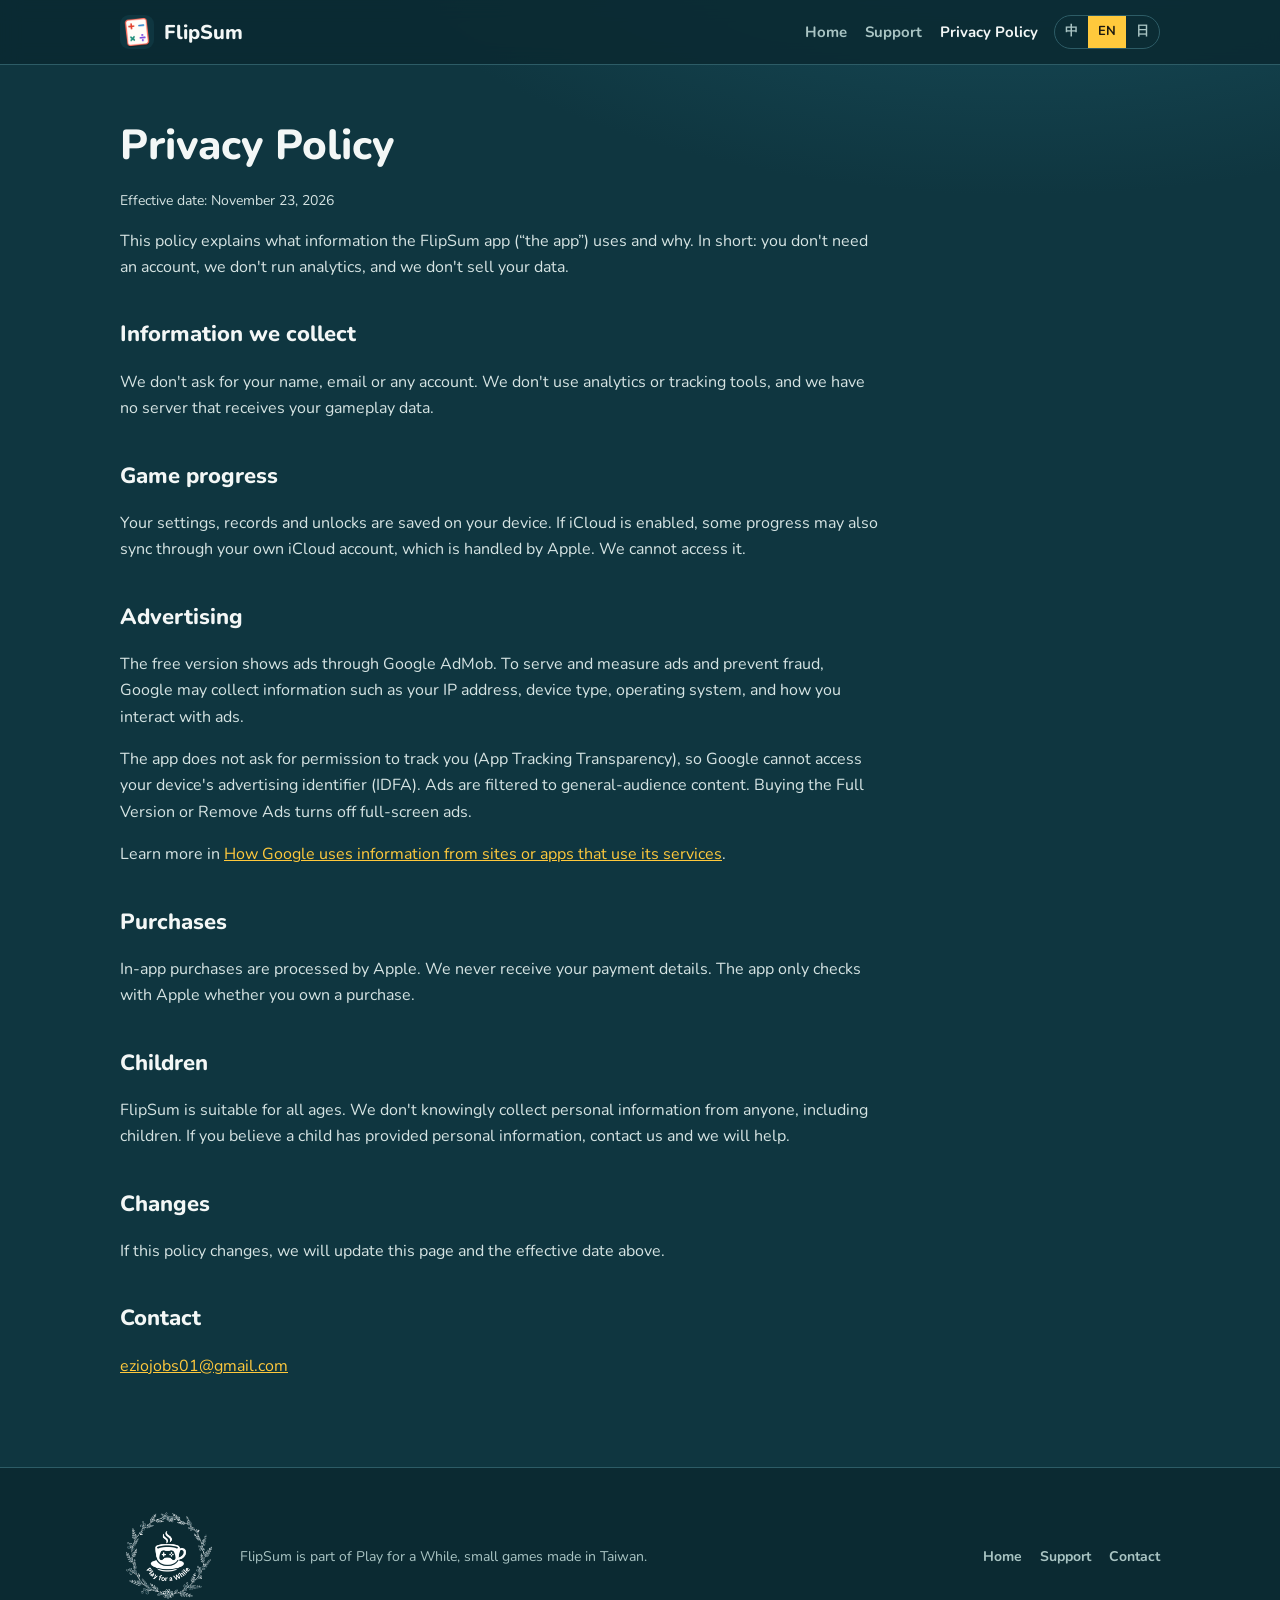
==== privacy.html @ 6459b01f "Redesign site for FlipSum monster battle: home, privacy, support in zh/en/ja Co-Authored-By: Claude " ====
<!DOCTYPE html>
<html lang="en">
<head>
  <meta charset="UTF-8" />
  <meta name="viewport" content="width=device-width, initial-scale=1.0" />
  <title data-i="privacy.title">Privacy Policy · FlipSum</title>
  <link rel="icon" type="image/png" href="img/favicon.png" />
  <link rel="preconnect" href="https://fonts.googleapis.com" />
  <link rel="preconnect" href="https://fonts.gstatic.com" crossorigin />
  <link href="https://fonts.googleapis.com/css2?family=Nunito:wght@600;700;800&display=swap" rel="stylesheet" />
  <link rel="stylesheet" href="styles.css" />
</head>
<body>
  <header class="site-header">
    <div class="container header-inner">
      <a class="brand" href="index.html"><img src="img/icon-180.png" alt="" />FlipSum</a>
      <nav class="nav">
        <a href="index.html" data-i="nav.home">Home</a>
        <a href="support.html" data-i="nav.support">Support</a>
        <a href="privacy.html" aria-current="page" data-i="nav.privacy">Privacy Policy</a>
      </nav>
      <div class="lang" role="group" aria-label="Language">
        <button data-lang="zh">中</button><button data-lang="en">EN</button><button data-lang="ja">日</button>
      </div>
    </div>
  </header>

  <main class="page">
    <div class="container">
      <article>
        <h1 data-i="nav.privacy">Privacy Policy</h1>
        <p class="updated" data-i="pp.updated">Effective date: November 23, 2026</p>
        <p data-i="pp.intro">This policy explains what information the FlipSum app (“the app”) uses and why. In short: you don't need an account, we don't run analytics, and we don't sell your data.</p>

        <h2 data-i="pp.h.collect">Information we collect</h2>
        <p data-i="pp.collect">We don't ask for your name, email or any account. We don't use analytics or tracking tools, and we have no server that receives your gameplay data.</p>

        <h2 data-i="pp.h.local">Game progress</h2>
        <p data-i="pp.local">Your settings, records and unlocks are saved on your device. If iCloud is enabled, some progress may also sync through your own iCloud account, which is handled by Apple. We cannot access it.</p>

        <h2 data-i="pp.h.ads">Advertising</h2>
        <p data-i="pp.ads1">The free version shows ads through Google AdMob. To serve and measure ads and prevent fraud, Google may collect information such as your IP address, device type, operating system, and how you interact with ads.</p>
        <p data-i="pp.ads2">The app does not ask for permission to track you (App Tracking Transparency), so Google cannot access your device's advertising identifier (IDFA). Ads are filtered to general-audience content. Buying the Full Version or Remove Ads turns off full-screen ads.</p>
        <p data-ih="pp.ads3">Learn more in <a href="https://policies.google.com/technologies/partner-sites" target="_blank" rel="noopener">How Google uses information from sites or apps that use its services</a>.</p>

        <h2 data-i="pp.h.iap">Purchases</h2>
        <p data-i="pp.iap">In-app purchases are processed by Apple. We never receive your payment details. The app only checks with Apple whether you own a purchase.</p>

        <h2 data-i="pp.h.kids">Children</h2>
        <p data-i="pp.kids">FlipSum is suitable for all ages. We don't knowingly collect personal information from anyone, including children. If you believe a child has provided personal information, contact us and we will help.</p>

        <h2 data-i="pp.h.changes">Changes</h2>
        <p data-i="pp.changes">If this policy changes, we will update this page and the effective date above.</p>

        <h2 data-i="pp.h.contact">Contact</h2>
        <p><a href="mailto:eziojobs01@gmail.com">eziojobs01@gmail.com</a></p>
      </article>
    </div>
  </main>

  <footer class="site-footer">
    <div class="container footer-inner">
      <img src="img/pfaw.png" alt="Play for a While" />
      <p class="footer-text" data-i="footer.text">FlipSum is part of Play for a While, small games made in Taiwan.</p>
      <nav class="footer-links">
        <a href="index.html" data-i="nav.home">Home</a>
        <a href="support.html" data-i="nav.support">Support</a>
        <a href="mailto:eziojobs01@gmail.com" data-i="nav.contact">Contact</a>
      </nav>
    </div>
  </footer>

  <script src="i18n.js"></script>
</body>
</html>
---- styles.css ----
:root {
  --bg: #0F3640;
  --bg2: #0B2A32;
  --panel: #134451;
  --border: #2D5C66;
  --ink: #F3F7F6;
  --mute: #A9C4C3;
  --card: #FFFDF8;
  --card-ink: #14262B;
  --accent: #FFC93C;
  --accent-ink: #1D1A10;
  --coral: #FF6B5B;
  --good: #5FD39A;
  --fire: #FF6B5B;
  --ice: #7CC8F5;
  --wind: #9BE3D4;
  --rock: #A3896C;
  --radius: 18px;
  --max: 1040px;
}

* { box-sizing: border-box; }
[hidden] { display: none !important; }

html { scroll-behavior: smooth; }

body {
  margin: 0;
  background: radial-gradient(1200px 600px at 80% -10%, #1A5361 0%, transparent 60%), var(--bg);
  color: var(--ink);
  font-family: "Nunito", -apple-system, BlinkMacSystemFont, "PingFang TC", "Hiragino Sans", "Noto Sans TC", "Noto Sans JP", "Segoe UI", sans-serif;
  line-height: 1.65;
  -webkit-font-smoothing: antialiased;
}

a { color: var(--accent); }
img { max-width: 100%; display: block; }

.container { width: min(var(--max), 100% - 40px); margin-inline: auto; }

/* Header */
.site-header {
  position: sticky; top: 0; z-index: 10;
  background: rgba(11, 42, 50, 0.88);
  backdrop-filter: blur(10px);
  -webkit-backdrop-filter: blur(10px);
  border-bottom: 1px solid var(--border);
}
.header-inner { display: flex; align-items: center; gap: 16px; height: 64px; }
.brand { display: flex; align-items: center; gap: 10px; color: var(--ink); text-decoration: none; font-weight: 800; font-size: 20px; }
.brand img { width: 34px; height: 34px; border-radius: 9px; }
.nav { display: flex; gap: 18px; margin-left: auto; }
.nav a { color: var(--mute); text-decoration: none; font-weight: 700; font-size: 15px; }
.nav a:hover, .nav a[aria-current="page"] { color: var(--ink); }
.lang { display: flex; border: 1px solid var(--border); border-radius: 999px; overflow: hidden; }
.lang button {
  background: none; border: 0; color: var(--mute); font: inherit; font-weight: 700; font-size: 13px;
  padding: 5px 10px; cursor: pointer;
}
.lang button[aria-pressed="true"] { background: var(--accent); color: var(--accent-ink); }

/* Hero */
.hero { padding: 72px 0 56px; }
.hero-inner { display: grid; grid-template-columns: 1.1fr 1fr; gap: 48px; align-items: center; }
.eyebrow { color: var(--good); font-weight: 800; letter-spacing: .04em; font-size: 14px; margin: 0 0 10px; }
h1 { font-size: clamp(28px, 7.6vw, 54px); line-height: 1.18; margin: 0 0 18px; font-weight: 800; word-break: auto-phrase; }
.lead { color: var(--mute); font-size: 18px; margin: 0 0 28px; max-width: 34em; }
.ctas { display: flex; flex-wrap: wrap; gap: 12px; align-items: center; }
.btn {
  display: inline-flex; align-items: center; gap: 10px;
  padding: 14px 22px; border-radius: 14px; font-weight: 800; text-decoration: none; font-size: 16px;
}
.btn-primary { background: var(--accent); color: var(--accent-ink); box-shadow: 0 6px 0 #C99A1C; }
.btn-primary:hover { transform: translateY(1px); box-shadow: 0 5px 0 #C99A1C; }
.btn-ghost { border: 1px solid var(--border); color: var(--ink); }
.store-link { display: inline-flex; text-decoration: none; }
.store-badge { height: 54px; width: auto; }
.note { color: var(--mute); font-size: 14px; margin-top: 14px; }

/* Hero board illustration */
.board {
  background: var(--panel); border: 1px solid var(--border); border-radius: 28px;
  padding: 28px 24px 24px; position: relative;
}
.board-top { display: flex; align-items: center; justify-content: space-between; gap: 10px; margin-bottom: 22px; }
.board-top img { width: 72px; height: 72px; }
.orb {
  width: 96px; height: 96px; border-radius: 50%;
  display: grid; place-items: center; position: relative;
  background: var(--bg2); font-size: 40px; font-weight: 800; color: var(--accent);
}
.orb::before {
  content: ""; position: absolute; inset: -6px; border-radius: 50%;
  background: conic-gradient(var(--good) 0 25%, var(--accent) 25% 72%, transparent 72%);
  -webkit-mask: radial-gradient(farthest-side, transparent calc(100% - 6px), #000 calc(100% - 6px));
          mask: radial-gradient(farthest-side, transparent calc(100% - 6px), #000 calc(100% - 6px));
}
.orb-label { position: absolute; top: -28px; font-size: 12px; color: var(--mute); font-weight: 800; }
.cards { display: grid; grid-template-columns: repeat(4, 1fr); gap: 10px; }
.c {
  aspect-ratio: 3 / 4; border-radius: 12px; display: grid; place-items: center;
  font-size: 26px; font-weight: 800;
  background: linear-gradient(160deg, #FF7D6F, var(--coral));
}
.c.up { background: var(--card); color: var(--card-ink); outline: 3px solid var(--accent); }
.c.fire { box-shadow: inset 0 -6px 0 var(--fire); }
.c.ice { box-shadow: inset 0 -6px 0 var(--ice); }
.board-ops { display: flex; justify-content: center; gap: 10px; margin-top: 18px; }
.board-ops span {
  width: 42px; height: 42px; border-radius: 50%; display: grid; place-items: center;
  background: var(--bg2); border: 1px solid var(--border); font-weight: 800; font-size: 20px;
}
.board-ops span.on { background: var(--accent); color: var(--accent-ink); border-color: var(--accent); }

/* Sections */
.section { padding: 64px 0; }
.section-alt { background: var(--bg2); border-block: 1px solid var(--border); }
h2 { font-size: clamp(26px, 3.4vw, 36px); margin: 0 0 10px; font-weight: 800; }
.section-lead { color: var(--mute); margin: 0 0 32px; max-width: 40em; }

.steps { display: grid; grid-template-columns: repeat(3, 1fr); gap: 18px; counter-reset: s; }
.step { background: var(--panel); border: 1px solid var(--border); border-radius: var(--radius); padding: 22px; }
.step::before {
  counter-increment: s; content: counter(s);
  display: grid; place-items: center; width: 34px; height: 34px; border-radius: 50%;
  background: var(--accent); color: var(--accent-ink); font-weight: 800; margin-bottom: 12px;
}
.step h3, .monster h3, .mode h3 { margin: 0 0 6px; font-size: 19px; }
.step p, .monster p, .mode p { margin: 0; color: var(--mute); }

.monsters { display: grid; grid-template-columns: repeat(4, 1fr); gap: 18px; }
.monster {
  background: var(--panel); border: 1px solid var(--border); border-radius: var(--radius);
  padding: 20px; text-align: center; border-top: 4px solid var(--el);
}
.monster img { width: 120px; height: 120px; margin: 0 auto 8px; }
.el {
  display: inline-block; font-size: 12px; font-weight: 800; padding: 2px 10px; border-radius: 999px;
  background: var(--el); color: var(--card-ink); margin-bottom: 8px;
}
.skill { color: var(--ink) !important; font-weight: 800; margin-bottom: 4px !important; }

.modes { display: grid; grid-template-columns: repeat(2, 1fr); gap: 18px; }
.mode { background: var(--panel); border: 1px solid var(--border); border-radius: var(--radius); padding: 24px; }

.free {
  display: grid; grid-template-columns: auto 1fr; gap: 24px; align-items: center;
  background: var(--panel); border: 1px solid var(--border); border-radius: 24px; padding: 28px;
}
.free img { width: 110px; height: 110px; }
.free p { margin: 0; color: var(--mute); }

/* Text pages */
.page { padding: 56px 0 72px; }
.page article { max-width: 760px; }
.page h1 { font-size: clamp(30px, 4vw, 42px); }
.page h2 { font-size: 22px; margin-top: 36px; }
.page p, .page li { color: #D6E4E3; }
.updated { color: var(--mute); font-size: 14px; }
.faq details {
  background: var(--panel); border: 1px solid var(--border); border-radius: 14px;
  padding: 14px 18px; margin-bottom: 12px;
}
.faq summary { cursor: pointer; font-weight: 800; }
.faq details p { margin: 10px 0 0; }
.contact-box {
  background: var(--panel); border: 1px solid var(--border); border-radius: var(--radius);
  padding: 22px; margin: 24px 0 36px;
}

/* Footer */
.site-footer { border-top: 1px solid var(--border); padding: 40px 0; background: var(--bg2); }
.footer-inner { display: flex; align-items: center; gap: 24px; flex-wrap: wrap; }
.footer-inner img { width: 96px; height: 96px; }
.footer-text { color: var(--mute); font-size: 14px; margin: 0; }
.footer-links { margin-left: auto; display: flex; gap: 18px; flex-wrap: wrap; }
.footer-links a { color: var(--mute); text-decoration: none; font-weight: 700; font-size: 14px; }
.footer-links a:hover { color: var(--ink); }

@media (max-width: 860px) {
  .hero { padding-top: 40px; }
  .hero-inner { grid-template-columns: 1fr; }
  .monsters { grid-template-columns: repeat(2, 1fr); }
  .steps, .modes { grid-template-columns: 1fr; }
  .nav { display: none; }
  .lang { margin-left: auto; }
}
@media (max-width: 480px) {
  .free { grid-template-columns: 1fr; text-align: center; }
  .free img { margin: 0 auto; }
  .monster img { width: 96px; height: 96px; }
}
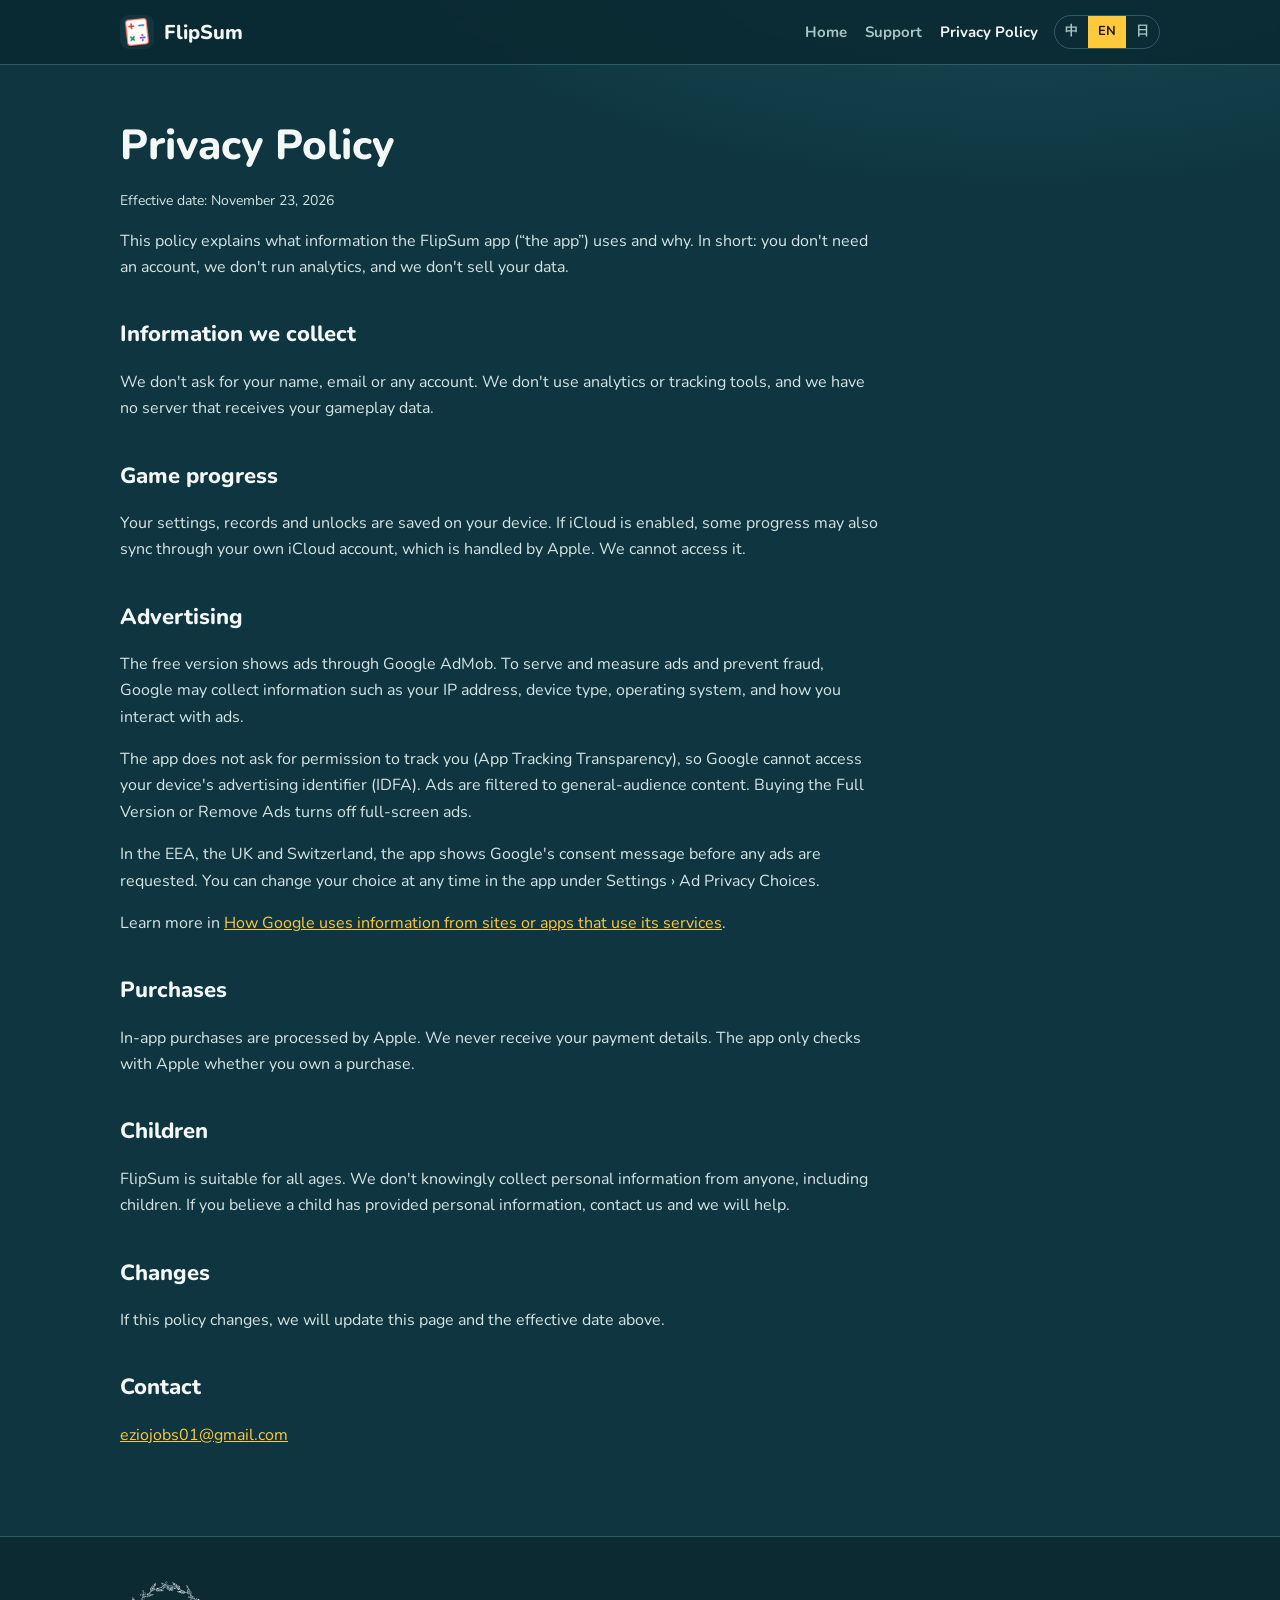
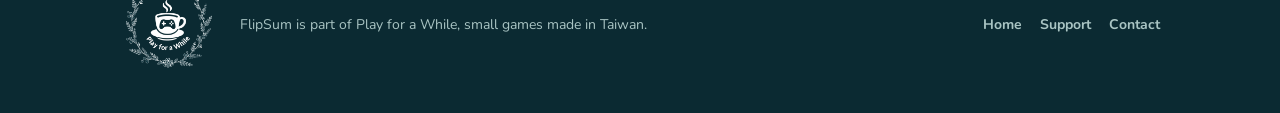
==== commit 9c629201: "Privacy policy: describe EEA/UK/CH ad consent (UMP) Co-Authored-By: Claude Opus 5.5 <noreply@anthrop" ====
--- a/privacy.html
+++ b/privacy.html
@@ -41,6 +41,7 @@
         <h2 data-i="pp.h.ads">Advertising</h2>
         <p data-i="pp.ads1">The free version shows ads through Google AdMob. To serve and measure ads and prevent fraud, Google may collect information such as your IP address, device type, operating system, and how you interact with ads.</p>
         <p data-i="pp.ads2">The app does not ask for permission to track you (App Tracking Transparency), so Google cannot access your device's advertising identifier (IDFA). Ads are filtered to general-audience content. Buying the Full Version or Remove Ads turns off full-screen ads.</p>
+        <p data-i="pp.ads4">In the EEA, the UK and Switzerland, the app shows Google's consent message before any ads are requested. You can change your choice at any time in the app under Settings › Ad Privacy Choices.</p>
         <p data-ih="pp.ads3">Learn more in <a href="https://policies.google.com/technologies/partner-sites" target="_blank" rel="noopener">How Google uses information from sites or apps that use its services</a>.</p>
 
         <h2 data-i="pp.h.iap">Purchases</h2>
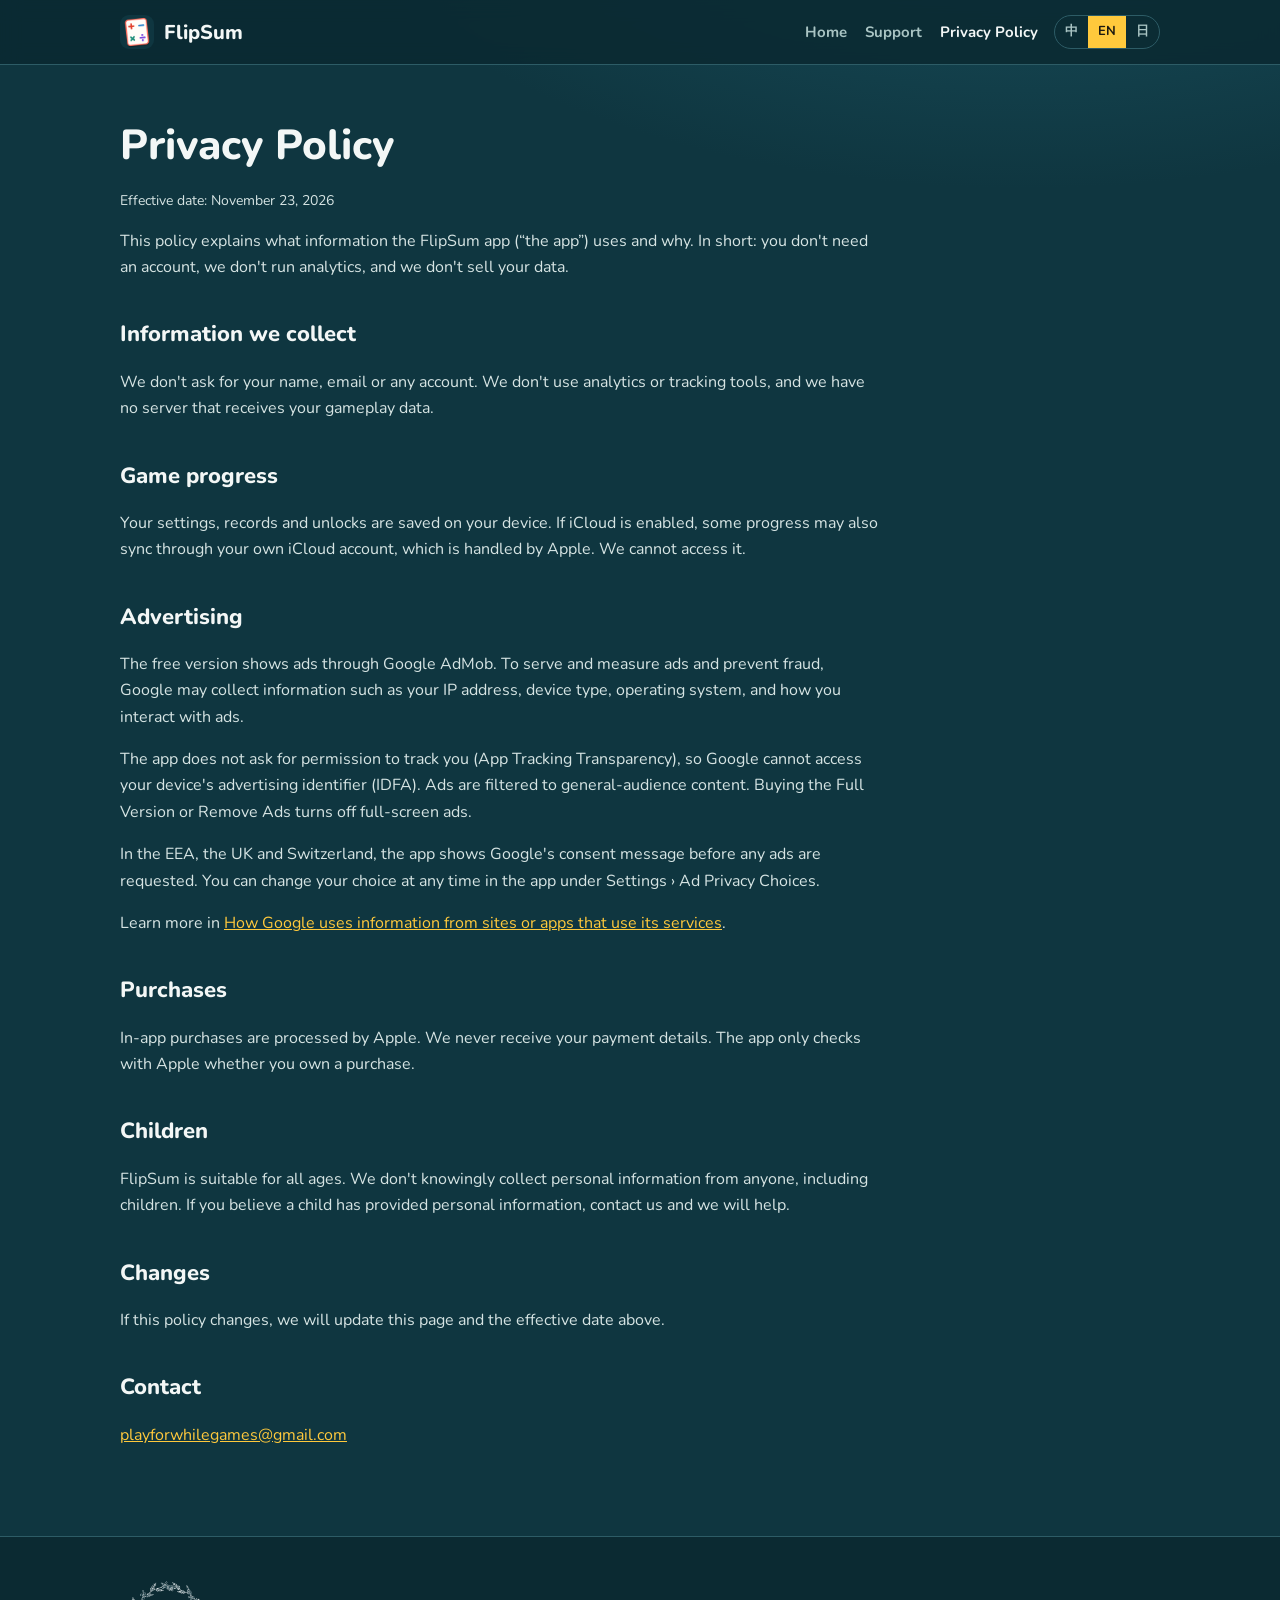
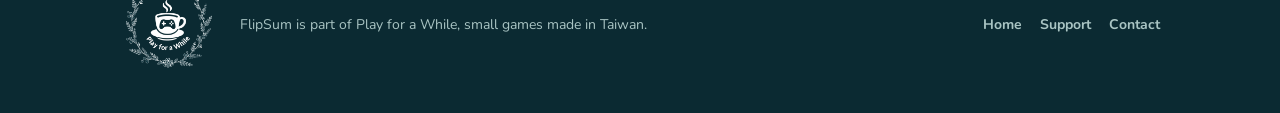
==== commit 8e2e54b0: "Use playforwhilegames@gmail.com as support email Co-Authored-By: Claude Opus 5.5 <noreply@anthropic." ====
--- a/privacy.html
+++ b/privacy.html
@@ -54,7 +54,7 @@
         <p data-i="pp.changes">If this policy changes, we will update this page and the effective date above.</p>
 
         <h2 data-i="pp.h.contact">Contact</h2>
-        <p><a href="mailto:eziojobs01@gmail.com">eziojobs01@gmail.com</a></p>
+        <p><a href="mailto:playforwhilegames@gmail.com">playforwhilegames@gmail.com</a></p>
       </article>
     </div>
   </main>
@@ -66,7 +66,7 @@
       <nav class="footer-links">
         <a href="index.html" data-i="nav.home">Home</a>
         <a href="support.html" data-i="nav.support">Support</a>
-        <a href="mailto:eziojobs01@gmail.com" data-i="nav.contact">Contact</a>
+        <a href="mailto:playforwhilegames@gmail.com" data-i="nav.contact">Contact</a>
       </nav>
     </div>
   </footer>
